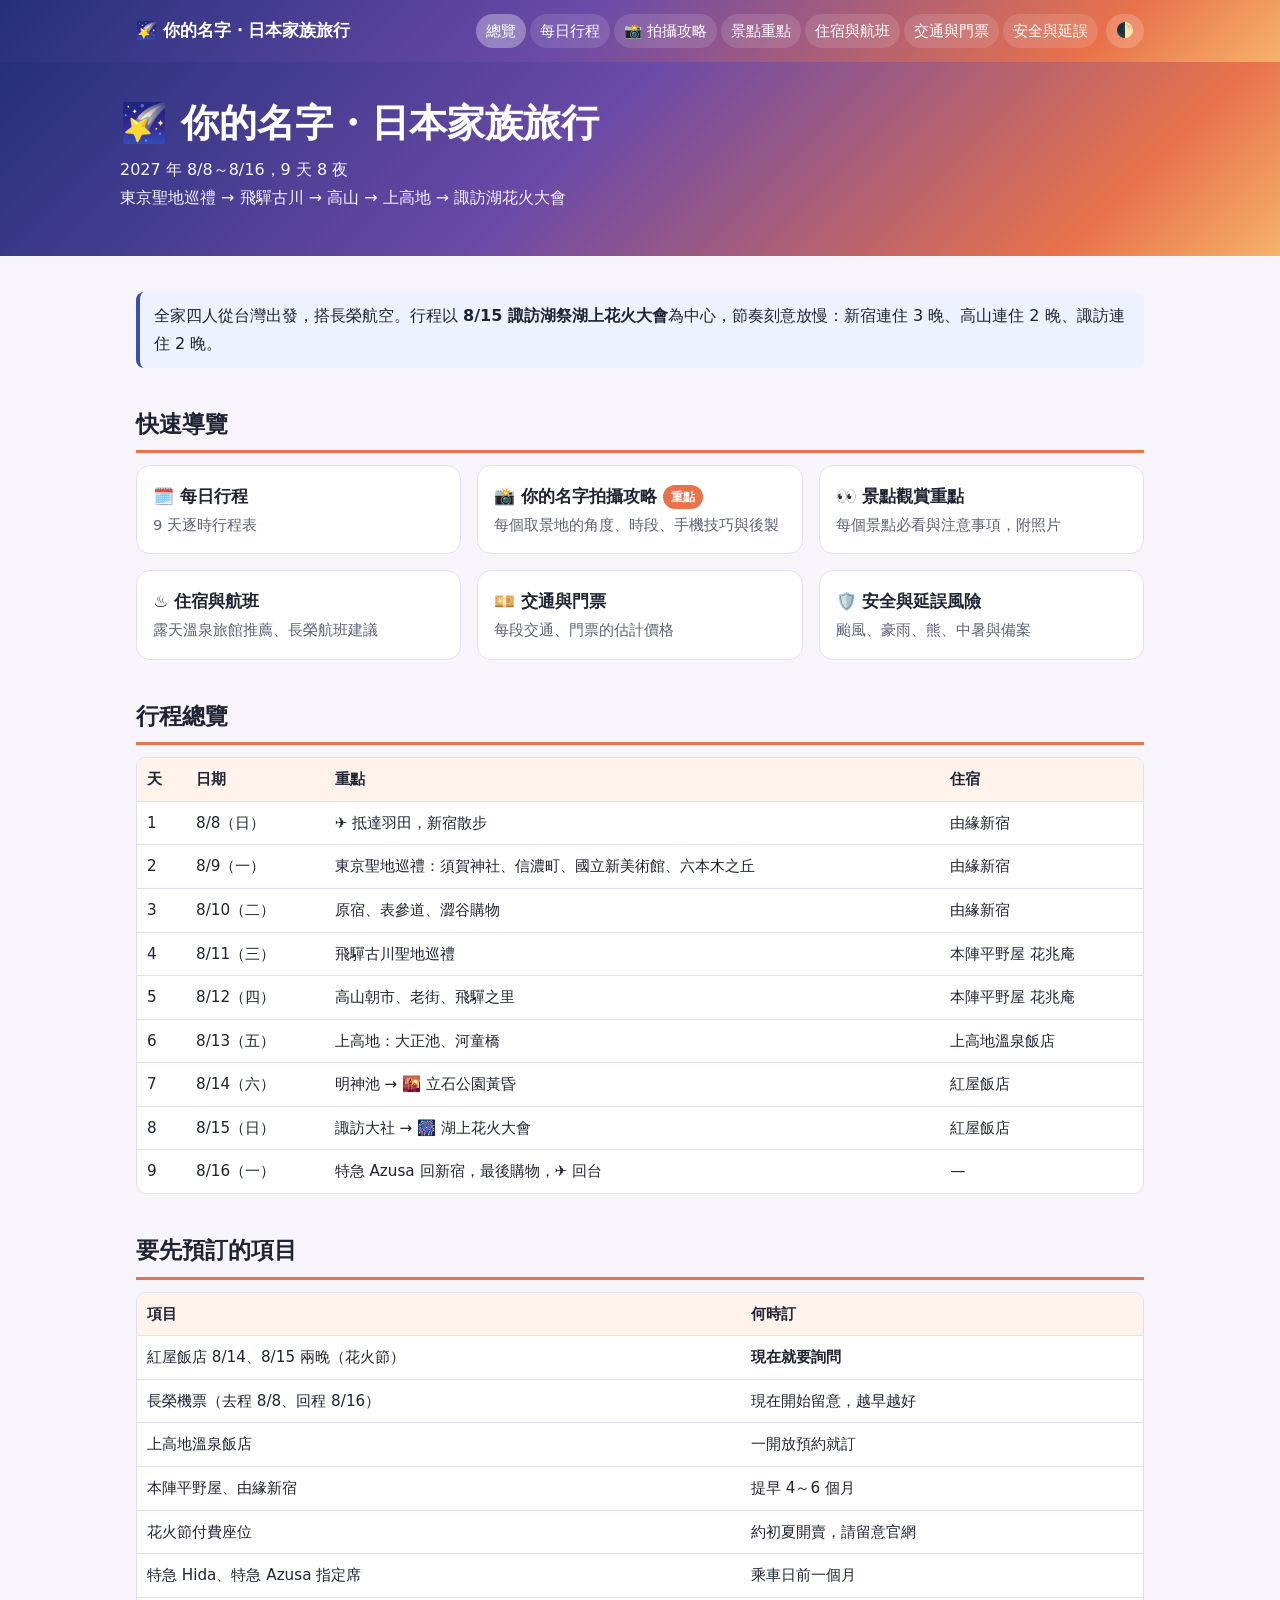
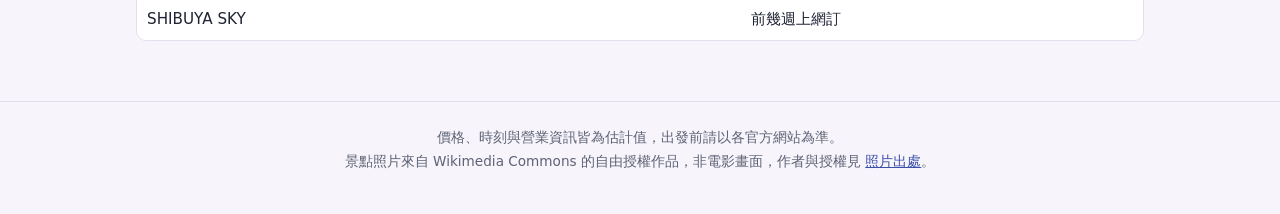
==== index.html @ 2f8789e5 "Add Your Name family trip site Static GitHub Pages site: 9-day itinerary, Your Name photography guid" ====
<!doctype html>
<html lang="zh-Hant">
<head>
<meta charset="utf-8">
<meta name="viewport" content="width=device-width, initial-scale=1">
<title>你的名字・日本家族旅行</title>
<meta name="description" content="9 天 8 夜：東京與飛驒的《你的名字》聖地巡禮、上高地、諏訪湖花火大會">
<link rel="stylesheet" href="assets/style.css">
</head>
<body>
<section class="hero"><div class="inner">
  <h1>🌠 你的名字・日本家族旅行</h1>
  <p>2027 年 8/8～8/16，9 天 8 夜<br>東京聖地巡禮 → 飛驒古川 → 高山 → 上高地 → 諏訪湖花火大會</p>
</div></section>
<main>
  <div class="note">全家四人從台灣出發，搭長榮航空。行程以 <b>8/15 諏訪湖祭湖上花火大會</b>為中心，節奏刻意放慢：新宿連住 3 晚、高山連住 2 晚、諏訪連住 2 晚。</div>

  <h2>快速導覽</h2>
  <div class="grid">
    <a class="tile" href="itinerary.html"><div class="t">🗓️ 每日行程</div><div class="d">9 天逐時行程表</div></a>
    <a class="tile" href="photo.html"><div class="t">📸 你的名字拍攝攻略 <span class="badge">重點</span></div><div class="d">每個取景地的角度、時段、手機技巧與後製</div></a>
    <a class="tile" href="spots.html"><div class="t">👀 景點觀賞重點</div><div class="d">每個景點必看與注意事項，附照片</div></a>
    <a class="tile" href="hotels.html"><div class="t">♨️ 住宿與航班</div><div class="d">露天溫泉旅館推薦、長榮航班建議</div></a>
    <a class="tile" href="costs.html"><div class="t">💴 交通與門票</div><div class="d">每段交通、門票的估計價格</div></a>
    <a class="tile" href="safety.html"><div class="t">🛡️ 安全與延誤風險</div><div class="d">颱風、豪雨、熊、中暑與備案</div></a>
  </div>

  <h2>行程總覽</h2>
  <div class="table-wrap"><table>
    <tr><th>天</th><th>日期</th><th>重點</th><th>住宿</th></tr>
    <tr><td>1</td><td>8/8（日）</td><td>✈️ 抵達羽田，新宿散步</td><td>由緣新宿</td></tr>
    <tr><td>2</td><td>8/9（一）</td><td>東京聖地巡禮：須賀神社、信濃町、國立新美術館、六本木之丘</td><td>由緣新宿</td></tr>
    <tr><td>3</td><td>8/10（二）</td><td>原宿、表參道、澀谷購物</td><td>由緣新宿</td></tr>
    <tr><td>4</td><td>8/11（三）</td><td>飛驒古川聖地巡禮</td><td>本陣平野屋 花兆庵</td></tr>
    <tr><td>5</td><td>8/12（四）</td><td>高山朝市、老街、飛驒之里</td><td>本陣平野屋 花兆庵</td></tr>
    <tr><td>6</td><td>8/13（五）</td><td>上高地：大正池、河童橋</td><td>上高地溫泉飯店</td></tr>
    <tr><td>7</td><td>8/14（六）</td><td>明神池 → 🌇 立石公園黃昏</td><td>紅屋飯店</td></tr>
    <tr><td>8</td><td>8/15（日）</td><td>諏訪大社 → 🎆 湖上花火大會</td><td>紅屋飯店</td></tr>
    <tr><td>9</td><td>8/16（一）</td><td>特急 Azusa 回新宿，最後購物，✈️ 回台</td><td>—</td></tr>
  </table></div>

  <h2>要先預訂的項目</h2>
  <div class="table-wrap"><table>
    <tr><th>項目</th><th>何時訂</th></tr>
    <tr><td>紅屋飯店 8/14、8/15 兩晚（花火節）</td><td><b>現在就要詢問</b></td></tr>
    <tr><td>長榮機票（去程 8/8、回程 8/16）</td><td>現在開始留意，越早越好</td></tr>
    <tr><td>上高地溫泉飯店</td><td>一開放預約就訂</td></tr>
    <tr><td>本陣平野屋、由緣新宿</td><td>提早 4～6 個月</td></tr>
    <tr><td>花火節付費座位</td><td>約初夏開賣，請留意官網</td></tr>
    <tr><td>特急 Hida、特急 Azusa 指定席</td><td>乘車日前一個月</td></tr>
    <tr><td>SHIBUYA SKY</td><td>前幾週上網訂</td></tr>
  </table></div>
</main>
<script src="assets/site.js"></script>
</body>
</html>
---- assets/style.css ----
:root {
  --bg: #f7f5fb;
  --card: #ffffff;
  --text: #1f2333;
  --muted: #5d6275;
  --line: #e3e0ee;
  --accent: #e8724a;      /* 黃昏橘 */
  --accent2: #3b4fa8;     /* 夜空藍 */
  --soft: #fff3ec;
  --warn: #b4441f;
  --warn-bg: #fff1ea;
  --tip-bg: #eef2ff;
  --hero: linear-gradient(135deg, #24307a 0%, #6b4aa8 45%, #e8724a 85%, #f6b26b 100%);
}
@media (prefers-color-scheme: dark) {
  :root:not([data-theme="light"]) {
    --bg: #12141f; --card: #1b1e2d; --text: #e9e9f2; --muted: #a3a7bd; --line: #2d3146;
    --accent: #f08a62; --accent2: #8fa1ff; --soft: #2a2026; --warn: #ff9a76; --warn-bg: #2c1d18; --tip-bg: #1d2340;
  }
}
:root[data-theme="dark"] {
  --bg: #12141f; --card: #1b1e2d; --text: #e9e9f2; --muted: #a3a7bd; --line: #2d3146;
  --accent: #f08a62; --accent2: #8fa1ff; --soft: #2a2026; --warn: #ff9a76; --warn-bg: #2c1d18; --tip-bg: #1d2340;
}
* { box-sizing: border-box; }
html { -webkit-text-size-adjust: 100%; }
body {
  margin: 0; background: var(--bg); color: var(--text);
  font-family: "Noto Sans TC", "PingFang TC", "Microsoft JhengHei", system-ui, sans-serif;
  line-height: 1.75; font-size: 16px;
}
a { color: var(--accent2); }
img { max-width: 100%; height: auto; display: block; }

.site-header { background: var(--hero); color: #fff; }
.site-header .inner { max-width: 1040px; margin: 0 auto; padding: 14px 16px; display: flex; align-items: center; gap: 12px; flex-wrap: wrap; }
.brand { font-weight: 700; color: #fff; text-decoration: none; font-size: 1.05rem; white-space: nowrap; }
.nav { display: flex; gap: 4px; flex-wrap: wrap; margin-left: auto; }
.nav a { color: #fff; text-decoration: none; padding: 4px 10px; border-radius: 999px; font-size: .92rem; background: rgba(255,255,255,.12); }
.nav a:hover, .nav a.active { background: rgba(255,255,255,.32); }

.hero { background: var(--hero); color: #fff; padding: 36px 16px 44px; }
.hero .inner { max-width: 1040px; margin: 0 auto; }
.hero h1 { font-size: clamp(1.6rem, 5vw, 2.4rem); margin: 0 0 8px; line-height: 1.3; }
.hero p { margin: 0; opacity: .95; }

main { max-width: 1040px; margin: 0 auto; padding: 24px 16px 48px; }
h2 { font-size: 1.45rem; margin: 36px 0 12px; padding-bottom: 6px; border-bottom: 3px solid var(--accent); }
h3 { font-size: 1.15rem; margin: 24px 0 8px; }
.card { background: var(--card); border: 1px solid var(--line); border-radius: 14px; padding: 18px; margin: 16px 0; }
.grid { display: grid; gap: 16px; grid-template-columns: repeat(auto-fill, minmax(260px, 1fr)); }
.tile { display: block; background: var(--card); border: 1px solid var(--line); border-radius: 14px; padding: 16px; text-decoration: none; color: var(--text); }
.tile:hover { border-color: var(--accent); }
.tile .t { font-weight: 700; font-size: 1.05rem; }
.tile .d { color: var(--muted); font-size: .92rem; }
.badge { display: inline-block; background: var(--accent); color: #fff; font-size: .78rem; padding: 1px 8px; border-radius: 999px; vertical-align: middle; }

.table-wrap { overflow-x: auto; -webkit-overflow-scrolling: touch; margin: 12px 0; border-radius: 10px; border: 1px solid var(--line); }
table { border-collapse: collapse; width: 100%; background: var(--card); font-size: .95rem; }
th, td { padding: 8px 10px; border-bottom: 1px solid var(--line); text-align: left; vertical-align: top; }
th { background: var(--soft); white-space: nowrap; }
td.time { white-space: nowrap; font-variant-numeric: tabular-nums; color: var(--accent2); font-weight: 600; }
tr:last-child td { border-bottom: 0; }

.note { background: var(--tip-bg); border-left: 4px solid var(--accent2); padding: 10px 14px; border-radius: 8px; margin: 12px 0; }
.warn { background: var(--warn-bg); border-left: 4px solid var(--warn); padding: 10px 14px; border-radius: 8px; margin: 12px 0; }
.day { background: var(--card); border: 1px solid var(--line); border-radius: 14px; padding: 4px 18px 14px; margin: 20px 0; }
.day h2 { border: 0; margin-top: 16px; }
.stay { font-weight: 600; margin-top: 8px; }

.spot { display: grid; grid-template-columns: minmax(0, 360px) minmax(0, 1fr); gap: 18px; background: var(--card); border: 1px solid var(--line); border-radius: 14px; padding: 16px; margin: 18px 0; }
.spot h3 { margin-top: 0; }
.spot ul { padding-left: 1.2em; margin: 6px 0; }
.spot .scene { color: var(--muted); font-size: .95rem; }
figure { margin: 0; }
figure img { border-radius: 10px; width: 100%; aspect-ratio: 4 / 3; object-fit: cover; background: var(--line); }
figcaption { font-size: .75rem; color: var(--muted); margin-top: 4px; }
@media (max-width: 720px) { .spot { grid-template-columns: 1fr; } }

.toc { display: flex; flex-wrap: wrap; gap: 6px; margin: 8px 0 0; }
.toc a { font-size: .88rem; text-decoration: none; padding: 2px 10px; border: 1px solid var(--line); border-radius: 999px; background: var(--card); }

footer { text-align: center; color: var(--muted); font-size: .85rem; padding: 24px 16px 40px; border-top: 1px solid var(--line); }
.theme-btn { margin-left: 4px; background: rgba(255,255,255,.18); color: #fff; border: 0; border-radius: 999px; padding: 4px 10px; cursor: pointer; font-size: .9rem; }
@media print { .site-header, .theme-btn, footer { display: none; } .hero { background: none; color: #000; } }
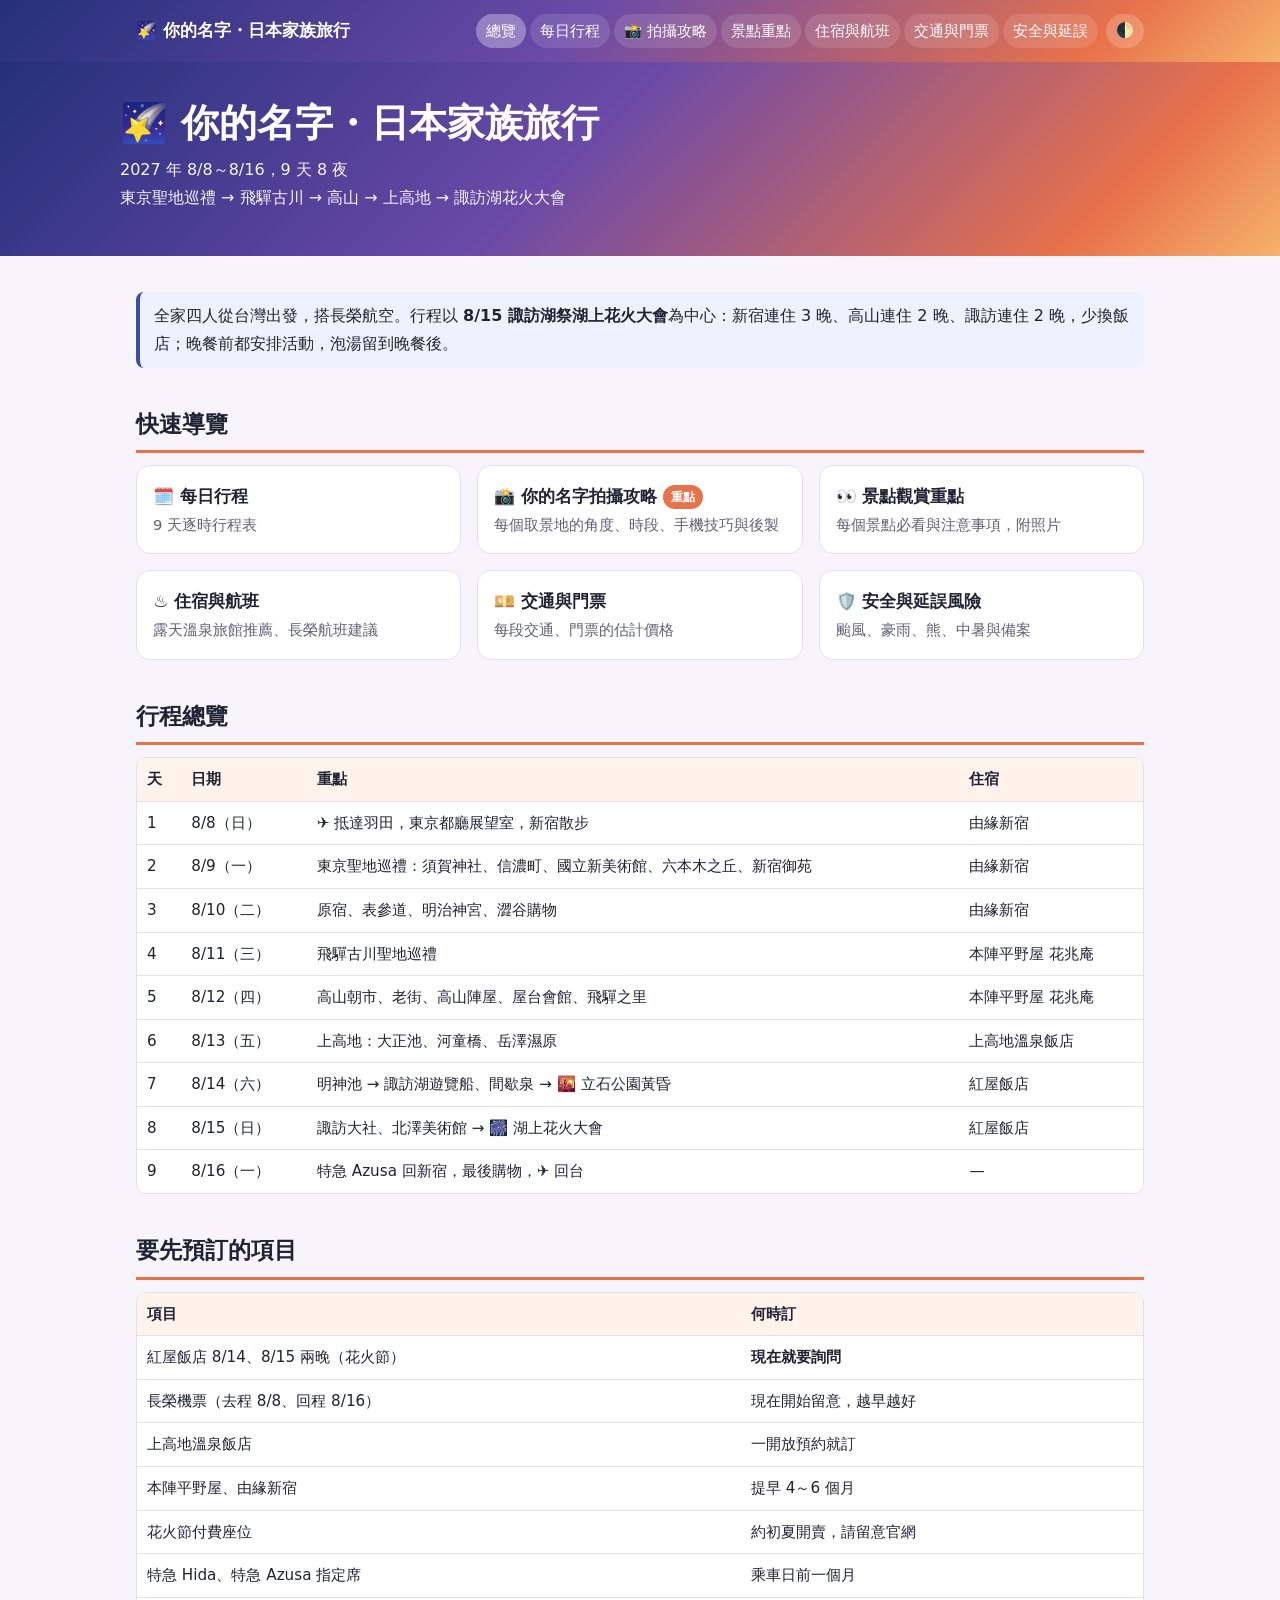
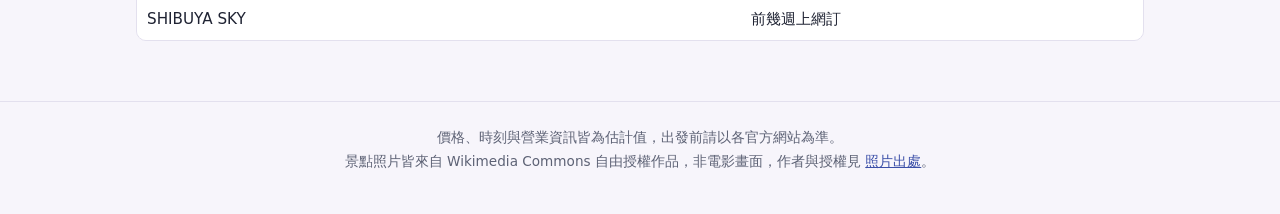
==== commit d0141586: "Fill pre-dinner afternoons with activities Replace the afternoon rest and onsen blocks with sightsee" ====
--- a/index.html
+++ b/index.html
@@ -13,7 +13,7 @@
   <p>2027 年 8/8～8/16，9 天 8 夜<br>東京聖地巡禮 → 飛驒古川 → 高山 → 上高地 → 諏訪湖花火大會</p>
 </div></section>
 <main>
-  <div class="note">全家四人從台灣出發，搭長榮航空。行程以 <b>8/15 諏訪湖祭湖上花火大會</b>為中心，節奏刻意放慢：新宿連住 3 晚、高山連住 2 晚、諏訪連住 2 晚。</div>
+  <div class="note">全家四人從台灣出發，搭長榮航空。行程以 <b>8/15 諏訪湖祭湖上花火大會</b>為中心：新宿連住 3 晚、高山連住 2 晚、諏訪連住 2 晚，少換飯店；晚餐前都安排活動，泡湯留到晚餐後。</div>
 
   <h2>快速導覽</h2>
   <div class="grid">
@@ -28,14 +28,14 @@
   <h2>行程總覽</h2>
   <div class="table-wrap"><table>
     <tr><th>天</th><th>日期</th><th>重點</th><th>住宿</th></tr>
-    <tr><td>1</td><td>8/8（日）</td><td>✈️ 抵達羽田，新宿散步</td><td>由緣新宿</td></tr>
-    <tr><td>2</td><td>8/9（一）</td><td>東京聖地巡禮：須賀神社、信濃町、國立新美術館、六本木之丘</td><td>由緣新宿</td></tr>
-    <tr><td>3</td><td>8/10（二）</td><td>原宿、表參道、澀谷購物</td><td>由緣新宿</td></tr>
+    <tr><td>1</td><td>8/8（日）</td><td>✈️ 抵達羽田，東京都廳展望室，新宿散步</td><td>由緣新宿</td></tr>
+    <tr><td>2</td><td>8/9（一）</td><td>東京聖地巡禮：須賀神社、信濃町、國立新美術館、六本木之丘、新宿御苑</td><td>由緣新宿</td></tr>
+    <tr><td>3</td><td>8/10（二）</td><td>原宿、表參道、明治神宮、澀谷購物</td><td>由緣新宿</td></tr>
     <tr><td>4</td><td>8/11（三）</td><td>飛驒古川聖地巡禮</td><td>本陣平野屋 花兆庵</td></tr>
-    <tr><td>5</td><td>8/12（四）</td><td>高山朝市、老街、飛驒之里</td><td>本陣平野屋 花兆庵</td></tr>
-    <tr><td>6</td><td>8/13（五）</td><td>上高地：大正池、河童橋</td><td>上高地溫泉飯店</td></tr>
-    <tr><td>7</td><td>8/14（六）</td><td>明神池 → 🌇 立石公園黃昏</td><td>紅屋飯店</td></tr>
-    <tr><td>8</td><td>8/15（日）</td><td>諏訪大社 → 🎆 湖上花火大會</td><td>紅屋飯店</td></tr>
+    <tr><td>5</td><td>8/12（四）</td><td>高山朝市、老街、高山陣屋、屋台會館、飛驒之里</td><td>本陣平野屋 花兆庵</td></tr>
+    <tr><td>6</td><td>8/13（五）</td><td>上高地：大正池、河童橋、岳澤濕原</td><td>上高地溫泉飯店</td></tr>
+    <tr><td>7</td><td>8/14（六）</td><td>明神池 → 諏訪湖遊覽船、間歇泉 → 🌇 立石公園黃昏</td><td>紅屋飯店</td></tr>
+    <tr><td>8</td><td>8/15（日）</td><td>諏訪大社、北澤美術館 → 🎆 湖上花火大會</td><td>紅屋飯店</td></tr>
     <tr><td>9</td><td>8/16（一）</td><td>特急 Azusa 回新宿，最後購物，✈️ 回台</td><td>—</td></tr>
   </table></div>
 
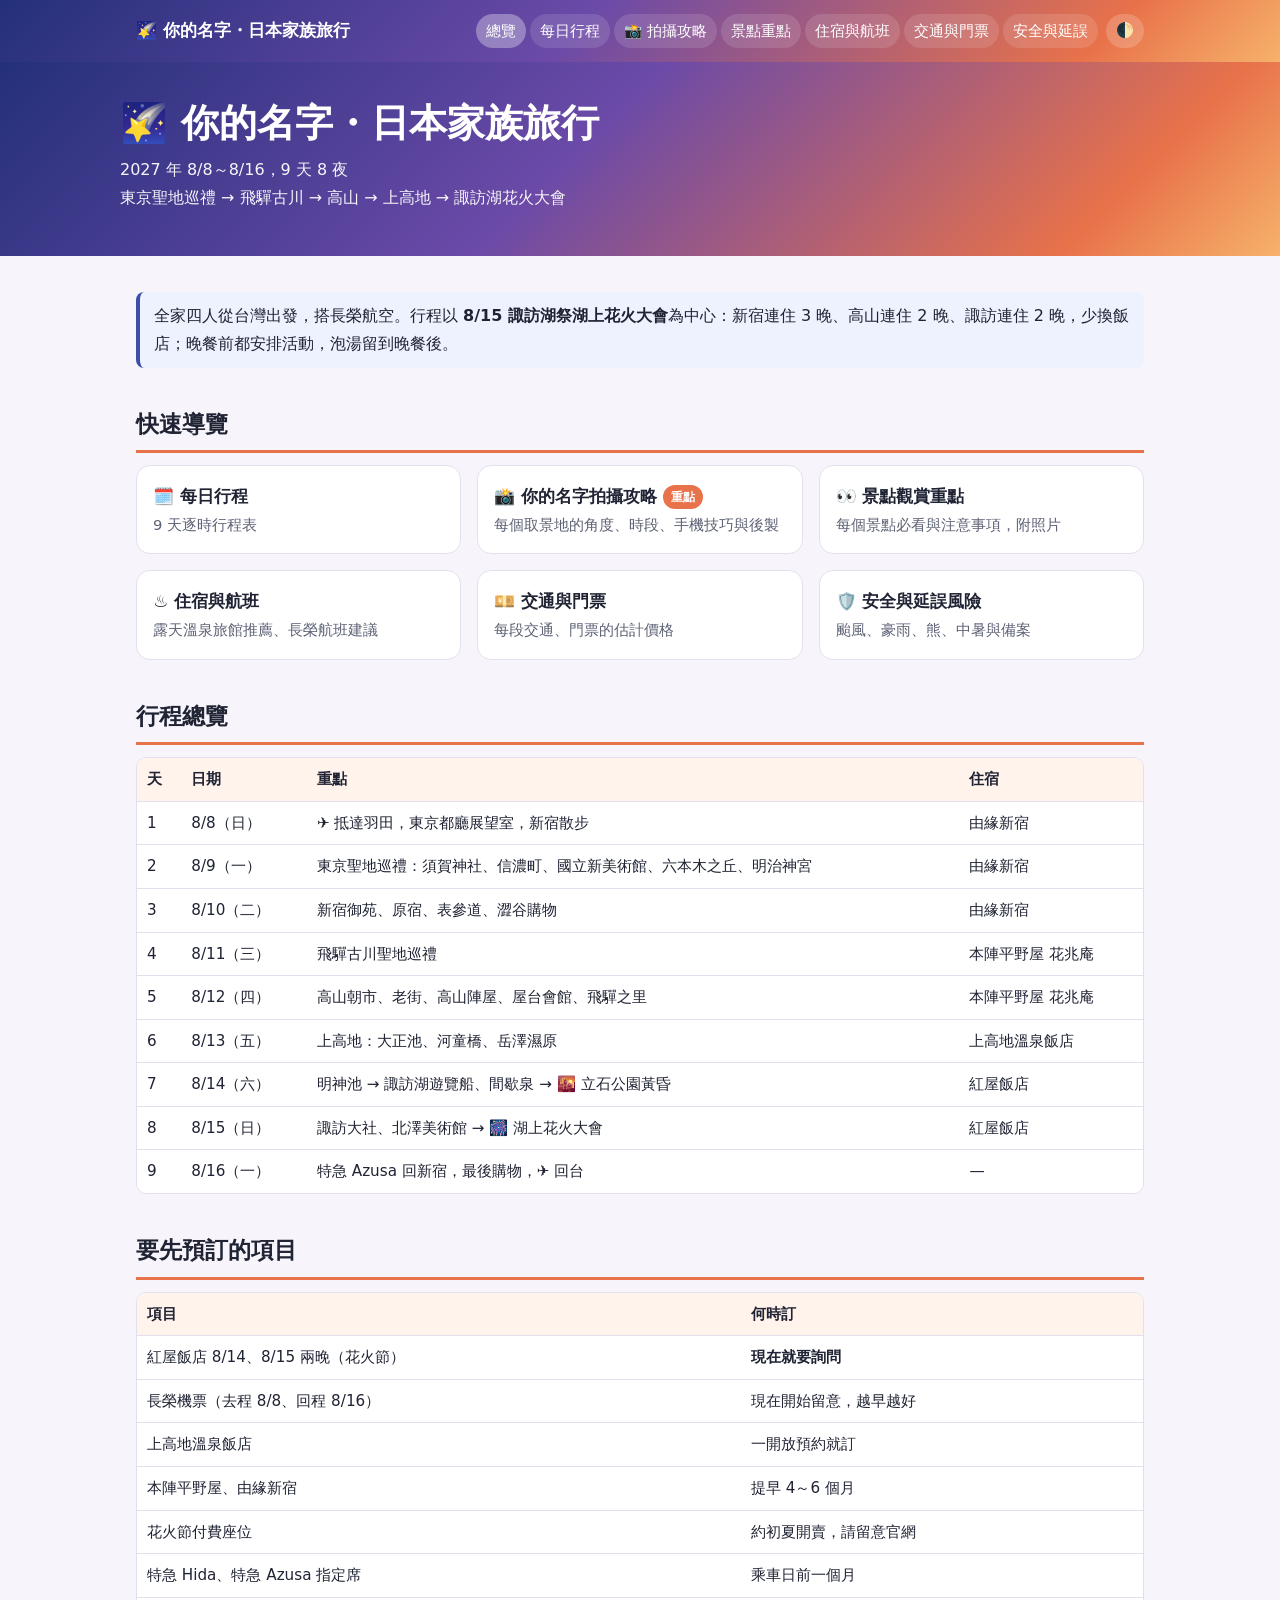
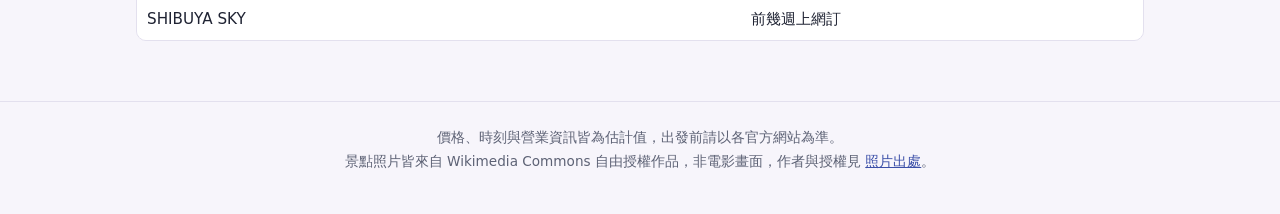
==== commit c978799d: "Move Shinjuku Gyoen off its Monday closure; correct geyser note Co-Authored-By: Claude Opus 5.5 <nor" ====
--- a/index.html
+++ b/index.html
@@ -29,8 +29,8 @@
   <div class="table-wrap"><table>
     <tr><th>天</th><th>日期</th><th>重點</th><th>住宿</th></tr>
     <tr><td>1</td><td>8/8（日）</td><td>✈️ 抵達羽田，東京都廳展望室，新宿散步</td><td>由緣新宿</td></tr>
-    <tr><td>2</td><td>8/9（一）</td><td>東京聖地巡禮：須賀神社、信濃町、國立新美術館、六本木之丘、新宿御苑</td><td>由緣新宿</td></tr>
-    <tr><td>3</td><td>8/10（二）</td><td>原宿、表參道、明治神宮、澀谷購物</td><td>由緣新宿</td></tr>
+    <tr><td>2</td><td>8/9（一）</td><td>東京聖地巡禮：須賀神社、信濃町、國立新美術館、六本木之丘、明治神宮</td><td>由緣新宿</td></tr>
+    <tr><td>3</td><td>8/10（二）</td><td>新宿御苑、原宿、表參道、澀谷購物</td><td>由緣新宿</td></tr>
     <tr><td>4</td><td>8/11（三）</td><td>飛驒古川聖地巡禮</td><td>本陣平野屋 花兆庵</td></tr>
     <tr><td>5</td><td>8/12（四）</td><td>高山朝市、老街、高山陣屋、屋台會館、飛驒之里</td><td>本陣平野屋 花兆庵</td></tr>
     <tr><td>6</td><td>8/13（五）</td><td>上高地：大正池、河童橋、岳澤濕原</td><td>上高地溫泉飯店</td></tr>
--- a/assets/style.css
+++ b/assets/style.css
@@ -75,6 +75,8 @@
 figure { margin: 0; }
 figure img { border-radius: 10px; width: 100%; aspect-ratio: 4 / 3; object-fit: cover; background: var(--line); }
 figcaption { font-size: .75rem; color: var(--muted); margin-top: 4px; }
+.figs { display: grid; gap: 14px; align-content: start; }
+.fig-note { font-size: .85rem; margin: 6px 0 0; }
 @media (max-width: 720px) { .spot { grid-template-columns: 1fr; } }
 
 .toc { display: flex; flex-wrap: wrap; gap: 6px; margin: 8px 0 0; }
